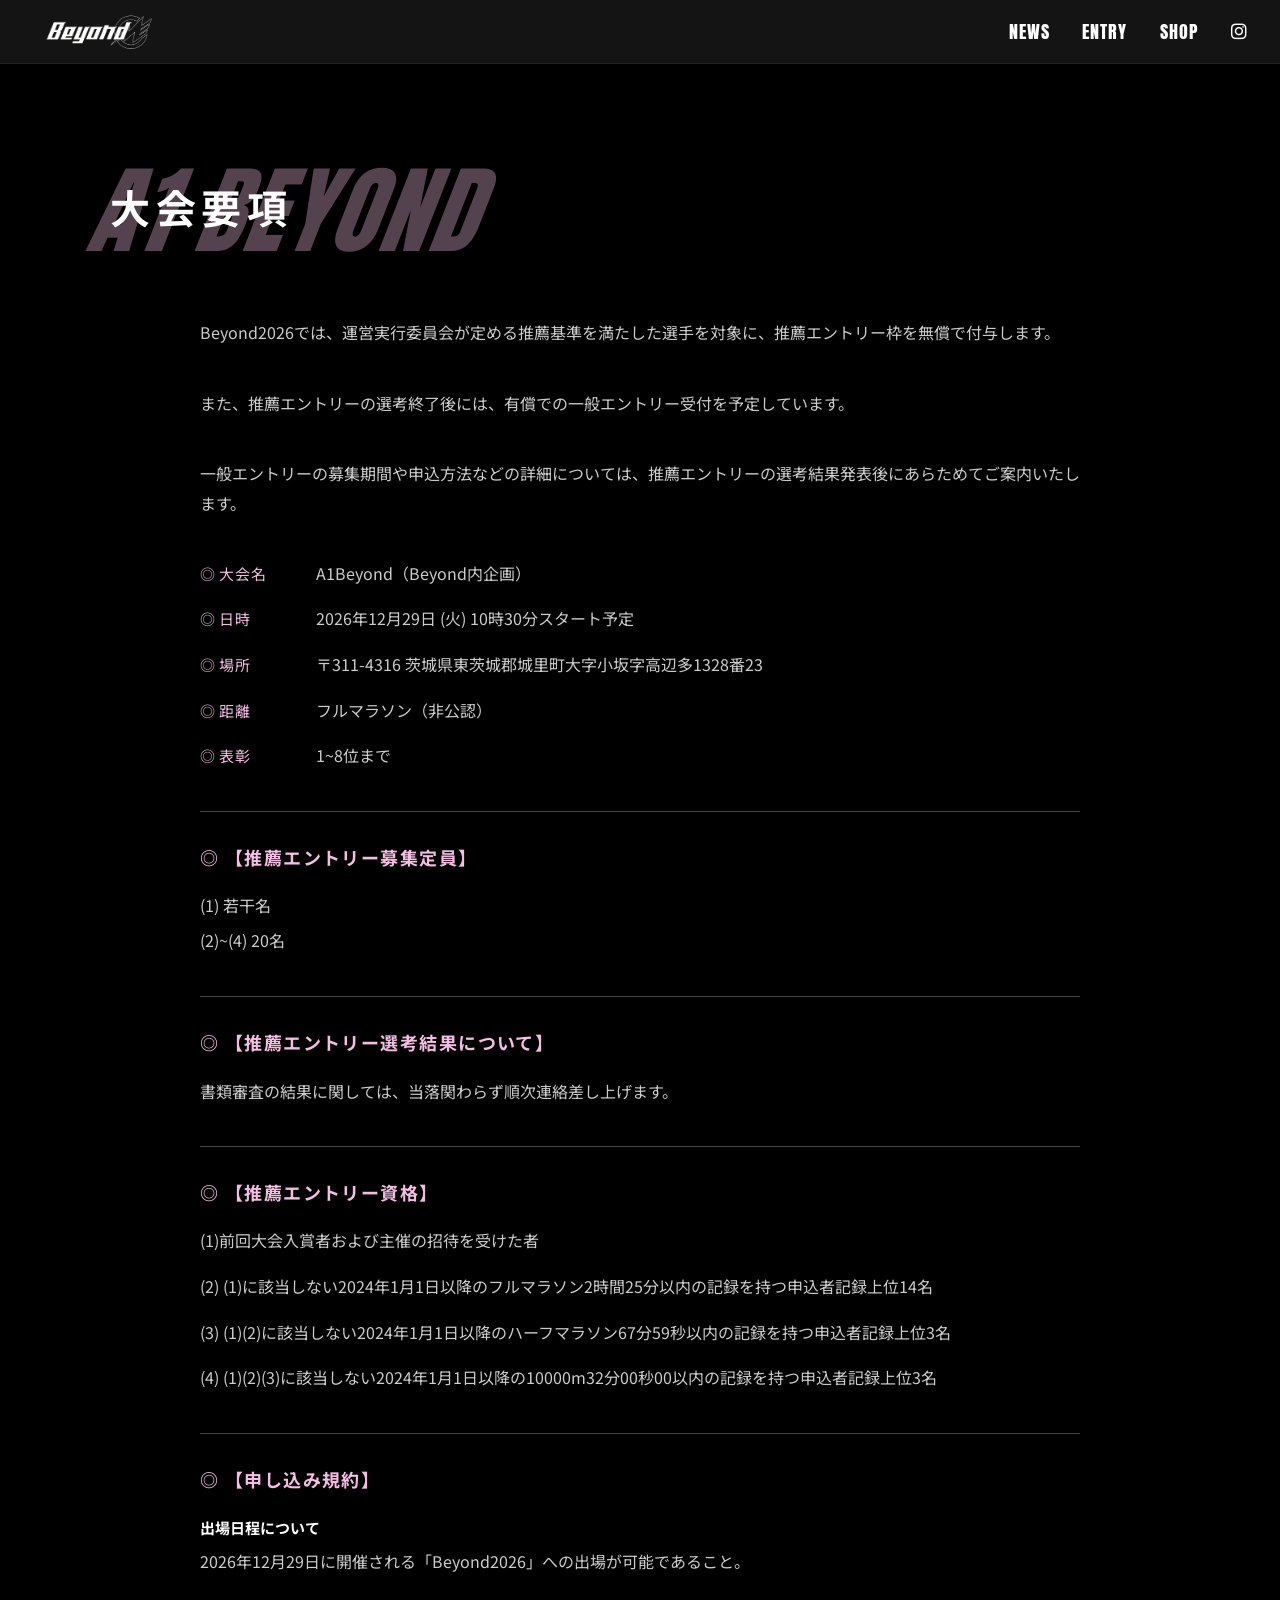
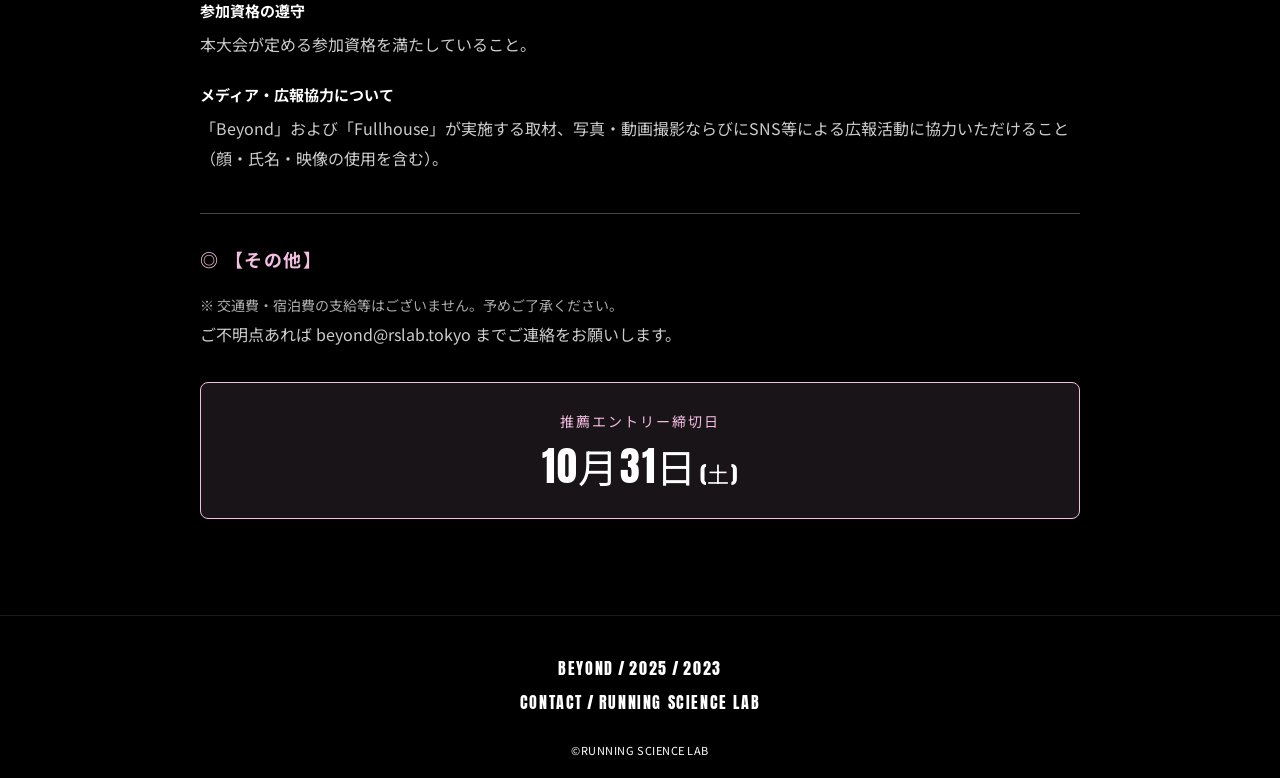
==== a1beyond-info.html @ 2f645b87 "Update BEYOND 2026 site content, forms, and A1Beyond info page. Refresh concept copy, feature cards," ====
<!DOCTYPE html>
<html lang="ja">
<head>
<meta charset="UTF-8">
<meta name="viewport" content="width=device-width, initial-scale=1.0">
<title>A1 BEYOND Information | BEYOND 2026</title>
<link rel="shortcut icon" href="images/favicon.ico">
<link rel="preconnect" href="https://fonts.googleapis.com">
<link rel="preconnect" href="https://fonts.gstatic.com" crossorigin>
<link href="https://fonts.googleapis.com/css2?family=Anton&family=Noto+Sans+JP:wght@400;500;700;900&display=swap" rel="stylesheet">
<link rel="stylesheet" href="https://cdnjs.cloudflare.com/ajax/libs/font-awesome/6.5.1/css/all.min.css">
<link rel="stylesheet" href="style.css">
</head>
<body>

<header class="header">
  <a href="index.html" class="header__logo"><img src="images/beyond-logo.png" alt="BEYOND"></a>
  <nav class="header__nav">
    <a href="news.html">NEWS</a>
    <a href="https://www.sportsentry.ne.jp/event/t/105905" target="_blank" rel="noopener">ENTRY</a>
    <a href="index.html#shop">SHOP</a>
    <a href="https://www.instagram.com/beyond_marathon/" class="header__icon" aria-label="Instagram" target="_blank" rel="noopener">
      <i class="fa-brands fa-instagram"></i>
    </a>
  </nav>
</header>

<section class="race-info race-info--a1beyond section section--black">
  <div class="fade-in">
  <h2 class="section__title">
    <span class="section__title-en section__title-en--compact" aria-hidden="true">A1 BEYOND</span>
    <span class="section__title-ja">大会要項</span>
  </h2>

  <div class="race-info__content">
    <p class="race-info__text">Beyond2026では、運営実行委員会が定める推薦基準を満たした選手を対象に、推薦エントリー枠を無償で付与します。</p>
    <p class="race-info__text">また、推薦エントリーの選考終了後には、有償での一般エントリー受付を予定しています。</p>
    <p class="race-info__text">一般エントリーの募集期間や申込方法などの詳細については、推薦エントリーの選考結果発表後にあらためてご案内いたします。</p>

    <dl class="race-info__list">
      <div class="race-info__item">
        <dt class="race-info__term">大会名</dt>
        <dd class="race-info__desc">A1Beyond（Beyond内企画）</dd>
      </div>
      <div class="race-info__item">
        <dt class="race-info__term">日時</dt>
        <dd class="race-info__desc">2026年12月29日 (火) 10時30分スタート予定</dd>
      </div>
      <div class="race-info__item">
        <dt class="race-info__term">場所</dt>
        <dd class="race-info__desc">〒311-4316 茨城県東茨城郡城里町大字小坂字高辺多1328番23</dd>
      </div>
      <div class="race-info__item">
        <dt class="race-info__term">距離</dt>
        <dd class="race-info__desc">フルマラソン（非公認）</dd>
      </div>
      <div class="race-info__item">
        <dt class="race-info__term">表彰</dt>
        <dd class="race-info__desc">1~8位まで</dd>
      </div>
    </dl>

    <section class="race-info__block">
      <h3 class="race-info__heading">【推薦エントリー募集定員】</h3>
      <ul class="race-info__sublist">
        <li>(1) 若干名</li>
        <li>(2)~(4) 20名</li>
      </ul>
    </section>

    <section class="race-info__block">
      <h3 class="race-info__heading">【推薦エントリー選考結果について】</h3>
      <p class="race-info__text">書類審査の結果に関しては、当落関わらず順次連絡差し上げます。</p>
    </section>

    <section class="race-info__block">
      <h3 class="race-info__heading">【推薦エントリー資格】</h3>
      <ul class="race-info__sublist race-info__sublist--spaced">
        <li>(1)前回大会入賞者および主催の招待を受けた者</li>
        <li>(2) (1)に該当しない2024年1月1日以降のフルマラソン2時間25分以内の記録を持つ申込者記録上位14名</li>
        <li>(3) (1)(2)に該当しない2024年1月1日以降のハーフマラソン67分59秒以内の記録を持つ申込者記録上位3名</li>
        <li>(4) (1)(2)(3)に該当しない2024年1月1日以降の10000m32分00秒00以内の記録を持つ申込者記録上位3名</li>
      </ul>
    </section>

    <section class="race-info__block">
      <h3 class="race-info__heading">【申し込み規約】</h3>
      <h4 class="race-info__subheading">出場日程について</h4>
      <p class="race-info__text">2026年12月29日に開催される「Beyond2026」への出場が可能であること。</p>
      <h4 class="race-info__subheading">参加資格の遵守</h4>
      <p class="race-info__text">本大会が定める参加資格を満たしていること。</p>
      <h4 class="race-info__subheading">メディア・広報協力について</h4>
      <p class="race-info__text">「Beyond」および「Fullhouse」が実施する取材、写真・動画撮影ならびにSNS等による広報活動に協力いただけること（顔・氏名・映像の使用を含む）。</p>
    </section>

    <section class="race-info__block">
      <h3 class="race-info__heading">【その他】</h3>
      <ul class="race-info__notes">
        <li>交通費・宿泊費の支給等はございません。予めご了承ください。</li>
      </ul>
      <p class="race-info__text">ご不明点あれば <a href="mailto:beyond@rslab.tokyo">beyond@rslab.tokyo</a> までご連絡をお願いします。</p>
      <div class="race-info__entry-deadline">
        <p class="race-info__entry-deadline-label">推薦エントリー締切日</p>
        <p class="race-info__entry-deadline-date">10月31日<small>(土)</small></p>
      </div>
    </section>
  </div>
  </div>
</section>

<footer class="footer">
  <p class="footer__line">
    <a href="index.html" class="footer__link">BEYOND</a><span class="footer__sep" aria-hidden="true">/</span><a href="#" class="footer__link">2025</a><span class="footer__sep" aria-hidden="true">/</span><a href="#" class="footer__link">2023</a>
  </p>
  <p class="footer__line footer__line--sub">
    <a href="https://rslab.tokyo/beyond-contact" class="footer__link" target="_blank" rel="noopener">CONTACT</a><span class="footer__sep" aria-hidden="true">/</span><a href="https://rslab.tokyo" class="footer__link" target="_blank" rel="noopener">RUNNING SCIENCE LAB</a>
  </p>
  <p class="footer__copyright">©RUNNING SCIENCE LAB</p>
</footer>

<script src="script.js"></script>
</body>
</html>
---- style.css ----
* {
  margin: 0;
  padding: 0;
  box-sizing: border-box;
}

body {
  font-family: "Noto Sans JP", "Hiragino Kaku Gothic ProN", "Hiragino Sans", "Helvetica Neue", Arial, sans-serif;
  color: #111;
  background: #fff;
  -webkit-font-smoothing: antialiased;
}

a {
  text-decoration: none;
  color: inherit;
}

img {
  max-width: 100%;
  display: block;
}

:root {
  --teal: #F4BEE3;
  --gray-light: #f5f5f5;
  --gray-light2: #ebebeb;
  --gray-dark: #4b4746;
  --display: "Anton", "Noto Sans JP", sans-serif;
  --font-dnp: "DNP Shuei Gothic Gin", "Noto Sans JP", sans-serif;
  --header-h: 64px;
  --hero-gap: clamp(16px, 2.5vw, 24px);
}

@font-face {
  font-family: "DNP Shuei Gothic Gin";
  src:
    local("DNPShueiGoGinStd-B"),
    local("DNP Shuei Gothic Gin Std B"),
    local("DNP秀英角ゴシック銀 Std B"),
    local("FOT-DNP Shuei Gothic Gin Std B"),
    url("fonts/DNPShueiGoGinStd-B.woff2") format("woff2");
  font-weight: 700;
  font-style: normal;
  font-display: swap;
}

/* Placeholder image frame */
.img-frame {
  position: relative;
  display: flex;
  align-items: center;
  justify-content: center;
  background: repeating-linear-gradient(45deg, #1a1a1a, #1a1a1a 10px, #000 10px, #000 20px);
  border: 1px dashed #555;
  color: #999;
  font-size: 13px;
  text-align: center;
  overflow: hidden;
}

.img-frame--inline {
  display: inline-flex;
  padding: 8px 16px;
}

.img-frame--circle {
  border-radius: 50%;
}

/* Section title — EN watermark + JA overlay */
.section__title {
  position: relative;
  display: block;
  width: fit-content;
  max-width: 100%;
  text-align: left;
  margin-bottom: clamp(40px, 6vw, 64px);
  line-height: 1;
  align-self: flex-start;
  overflow: visible;
}

.section__title-en {
  display: inline-block;
  font-family: var(--display);
  font-size: clamp(72px, 11vw, 120px);
  font-weight: 400;
  font-style: italic;
  letter-spacing: 0.04em;
  color: var(--teal);
  opacity: 0.35;
  line-height: 0.85;
  user-select: none;
  transform: skewX(-8deg);
  transform-origin: left center;
  padding-right: clamp(24px, 4vw, 56px);
  padding-top: clamp(4px, 0.8vw, 12px);
  overflow: visible;
}

.section__title-ja {
  position: absolute;
  left: clamp(10px, 2vw, 20px);
  top: 50%;
  transform: translateY(-50%);
  z-index: 1;
  font-family: var(--font-dnp);
  font-size: clamp(24px, 3.8vw, 40px);
  font-weight: 700;
  letter-spacing: 0.14em;
  white-space: nowrap;
  font-feature-settings: "palt" 1;
}

.section--white .section__title-ja {
  color: #111;
}

.section--black .section__title-ja {
  color: #fff;
}

.section__title-ja--long {
  font-size: clamp(16px, 2.6vw, 28px);
  letter-spacing: 0.08em;
  white-space: nowrap;
  line-height: 1;
  top: 52%;
}

.section__title-en--compact {
  font-size: clamp(56px, 9vw, 96px);
  letter-spacing: 0.02em;
}

/* Header */
.header {
  position: sticky;
  top: 0;
  height: var(--header-h);
  display: flex;
  justify-content: space-between;
  align-items: center;
  padding: 0 32px;
  background: rgba(0, 0, 0, 0.92);
  backdrop-filter: blur(6px);
  border-bottom: 1px solid #222;
  z-index: 100;
}

.header__logo img {
  height: 40px;
  width: auto;
}

.header__nav {
  display: flex;
  align-items: center;
  gap: 32px;
}

.header__nav a {
  color: #fff;
  font-family: var(--display);
  font-size: 18px;
  letter-spacing: 0.06em;
  position: relative;
  transition: color 0.25s ease;
}

.header__nav a:not(.header__icon)::after {
  content: "";
  position: absolute;
  left: 0;
  bottom: -6px;
  width: 0;
  height: 2px;
  background: var(--teal);
  transition: width 0.25s ease;
}

.header__nav a:not(.header__icon):hover {
  color: var(--teal);
}

.header__nav a:not(.header__icon):hover::after {
  width: 100%;
}

.header__icon {
  font-size: 28px;
  display: flex;
  transition: color 0.25s ease, transform 0.25s ease;
}

.header__icon:hover {
  color: var(--teal);
  transform: scale(1.15);
}

/* Sections (黒白交互) */
.section {
  padding: 96px 32px;
  --section-pad-x: 32px;
}

.section--white {
  background: #fff;
  color: #111;
}

.section--black {
  background: #000;
  color: #fff;
}

/* Scroll fade-in */
.fade-in {
  max-width: 1100px;
  margin: 0 auto;
  width: 100%;
  --feature-track-width: min(calc(100vw - 2 * var(--section-pad-x)), 1100px);
  --feature-col-photo-width-stack: calc(var(--feature-track-width) - 72px);
  opacity: 0;
  transform: translateY(32px);
  transition: opacity 0.8s cubic-bezier(0.16, 1, 0.3, 1), transform 0.8s cubic-bezier(0.16, 1, 0.3, 1);
}

.concept .section__title,
.a1beyond .section__title {
  margin-left: 0;
  margin-right: auto;
}

.a1beyond .section__title-ja {
  display: none;
}

.a1beyond .section__title-en {
  opacity: 1;
  color: var(--teal);
}

.fade-in.is-visible {
  opacity: 1;
  transform: translateY(0);
}

/* Hero */
.hero {
  background: #000;
  padding: var(--hero-gap);
  position: relative;
  min-height: calc(100dvh - var(--header-h));
  display: flex;
  flex-direction: column;
  align-items: center;
}

.hero__visual {
  position: relative;
  flex: 0 0 auto;
  margin: auto 0;
  width: min(
    100%,
    calc(100vw - 2 * var(--hero-gap)),
    calc((100dvh - var(--header-h) - 2 * var(--hero-gap)) * 3 / 2)
  );
  max-height: calc(100dvh - var(--header-h) - 2 * var(--hero-gap));
}

.hero__visual--photo {
  border: none;
  overflow: hidden;
  aspect-ratio: 3 / 2;
}

.hero__slide {
  position: absolute;
  inset: 0;
  background-size: cover;
  background-position: center;
  background-repeat: no-repeat;
  opacity: 0;
  transition: opacity 1.6s ease;
  z-index: 0;
}

.hero__slide.is-active {
  opacity: 1;
}

.hero__overlay {
  position: absolute;
  inset: 0;
  padding: clamp(16px, 3vw, 32px);
  z-index: 2;
  pointer-events: none;
}

.hero__logo {
  position: absolute;
  left: 50%;
  top: 50%;
  transform: translate(calc(-50% + 2%), -50%);
  margin: 0;
  line-height: 0;
  width: min(68%, 600px);
  max-height: min(44%, 300px);
}

.hero__logo img {
  display: block;
  width: 100%;
  height: auto;
  max-height: min(44%, 300px);
  object-fit: contain;
  filter: drop-shadow(0 8px 32px rgba(0, 0, 0, 0.45));
}

/* News */
.news.section {
  padding-block: 64px;
}

.news__list {
  list-style: none;
  max-width: 720px;
  width: 100%;
  margin: 28px auto 0;
}

.news__item {
  display: flex;
  flex-direction: row;
  align-items: baseline;
  gap: 16px;
  padding: 10px 0;
  border-bottom: 1px solid #ddd;
  transition: background 0.2s ease, padding-left 0.2s ease;
}

.news__item--placeholder {
  display: none !important;
}

.news__item:hover {
  background: #fafafa;
  padding-left: 8px;
}

.news__date {
  flex-shrink: 0;
  font-family: var(--display);
  font-size: 13px;
  font-weight: 400;
  color: #888;
  letter-spacing: 0.04em;
}

.news__headline {
  flex: 1;
  min-width: 0;
  font-size: 14px;
  font-weight: 700;
  line-height: 1.5;
}

a.news__headline {
  color: inherit;
  text-decoration: none;
}

a.news__headline:hover {
  text-decoration: underline;
}

.news__more {
  display: block;
  margin: 24px auto 0;
  text-align: center;
  font-family: var(--display);
  font-size: 14px;
  letter-spacing: 0.08em;
  color: #111;
  border-bottom: 1px solid #111;
  padding-bottom: 4px;
  width: fit-content;
}

.pagination {
  display: flex;
  justify-content: center;
  align-items: center;
  gap: 12px;
  max-width: 960px;
  margin: 48px auto 0;
  font-family: var(--display);
  font-size: 16px;
  letter-spacing: 0.04em;
}

.pagination__item {
  color: #888;
  transition: color 0.2s ease;
}

.pagination__item:not(:last-child)::after {
  content: "|";
  margin-left: 12px;
  color: #ccc;
}

a.pagination__item:hover {
  color: #111;
}

.pagination__item.is-current {
  color: #111;
  font-weight: 700;
}

/* Concept */
.concept {
  text-align: center;
}

.concept__logo {
  margin: 8px auto 40px;
  width: 220px;
}

.concept__logo img {
  width: 100%;
  filter: invert(1);
}

.concept__heading {
  font-family: var(--display);
  font-size: 40px;
  letter-spacing: 0.03em;
  margin-bottom: 40px;
}

.concept__repeat {
  width: 100%;
  max-width: 560px;
  margin: 0 auto;
  font-size: 15px;
  line-height: 2;
  color: #999;
  letter-spacing: 0.02em;
  text-align: center;
  text-wrap: pretty;
}

.concept__repeat p {
  margin: 0 0 1.2em;
}

.concept__repeat p:last-child {
  margin-bottom: 0;
}

.concept__repeat-lead {
  color: #bbb;
}

.concept__repeat-types {
  margin: 1.6em 0;
  padding: 1.2em 0;
}

.concept__repeat-types p {
  margin: 0 0 0.6em;
  line-height: 1.9;
}

.concept__repeat-types p:last-child {
  margin-bottom: 0;
}

.concept__repeat-close {
  margin-top: 1.6em;
  color: #bbb;
}

/* Feature */
.feature__split {
  display: flex;
  flex-wrap: wrap;
  gap: 24px;
  margin: 56px 0 64px;
  max-width: 1100px;
  margin-left: auto;
  margin-right: auto;
}

.feature__split + .feature__split {
  margin-top: 0;
}

.feature__split:first-of-type .feature__col {
  display: flex;
  flex-direction: column;
  flex: 1 1 calc(50% - 12px);
  min-width: min(100%, 320px);
  max-width: 100%;
}

.feature__split:first-of-type .feature__col-body {
  flex: 1;
}

.feature__split--support {
  margin-top: 0;
}

.feature__split--support .feature__col-photo--logo {
  background: #fff;
  display: flex;
  align-items: center;
  justify-content: center;
}

.feature__split--support .feature__col-photo--logo img {
  width: auto;
  max-width: 68%;
  max-height: 110px;
  height: auto;
  padding: 0;
  object-fit: contain;
}

.feature__split--support .feature__col:hover .feature__col-photo--logo img {
  transform: none;
}

.feature__split--support .feature__col-body .feature__schedule li {
  border-bottom-color: #ddd;
  color: #444;
}

.feature__split--support .feature__col-body .feature__schedule li:hover {
  color: #111;
}

.feature__col {
  position: relative;
  flex: 1 1 320px;
  background: #fff;
  border: none;
  border-radius: 8px;
  overflow: hidden;
  transition:
    transform 0.4s cubic-bezier(0.25, 0.46, 0.45, 0.94),
    box-shadow 0.4s ease;
}

.feature__col:hover {
  transform: translateY(-4px);
  box-shadow: 0 20px 40px rgba(0, 0, 0, 0.12);
}

/* コーチカード: 隣カードの高さに引き伸ばされない＋ホバーは head/body のみ */
.feature__col--coach {
  align-self: flex-start;
}

.feature__col--coach:hover {
  transform: none;
  box-shadow: none;
}

.feature__col--coach:has(.feature__col-head:hover),
.feature__col--coach:has(.feature__col-body:hover) {
  transform: translateY(-4px);
  box-shadow: 0 20px 40px rgba(0, 0, 0, 0.12);
}

.feature__col-head {
  position: relative;
}

.feature__col-head::after {
  content: "";
  position: absolute;
  inset: 0;
  background: linear-gradient(to top, rgba(0, 0, 0, 0.72) 0%, rgba(0, 0, 0, 0.15) 45%, transparent 100%);
  pointer-events: none;
}

.feature__col-title {
  position: absolute;
  left: 28px;
  bottom: 24px;
  z-index: 1;
  font-family: var(--display);
  font-size: clamp(36px, 4.5vw, 48px);
  font-weight: 400;
  margin: 0;
  letter-spacing: 0.08em;
  color: #fff;
  line-height: 1;
  text-shadow: 0 2px 16px rgba(0, 0, 0, 0.4);
}

.feature__col-photo {
  aspect-ratio: 874 / 500;
  overflow: hidden;
  margin: 0;
  border-radius: 8px 8px 0 0;
}

.feature__col-photo img {
  width: 100%;
  height: 100%;
  display: block;
  object-fit: cover;
  object-position: center;
  transition: transform 0.7s cubic-bezier(0.25, 0.46, 0.45, 0.94);
}

.feature__col:hover .feature__col-photo img {
  transform: scale(1.06);
}

.feature__split:first-of-type .feature__col:first-child .feature__col-photo img {
  object-position: center 72%;
}

.feature__col-body {
  padding: 28px 32px 32px;
  text-align: left;
  border: 1px solid #ddd;
  border-top: 1px solid #eee;
  border-radius: 0 0 8px 8px;
}

.feature__col-body p {
  line-height: 1.85;
  margin-bottom: 6px;
  color: #444;
  font-size: 15px;
}

.feature__col-body p:first-of-type {
  font-weight: 700;
  color: #111;
  margin-bottom: 8px;
}

.feature__col-body p:last-of-type {
  color: #777;
  font-size: 14px;
  margin-bottom: 0;
}

.feature__col-body-sub {
  color: #777;
  font-size: 14px;
  margin-bottom: 0;
}

.feature__col--road .feature__col-photo img {
  object-position: center 62%;
}


.feature__col-body .feature__col-cta {
  display: inline-block;
  margin-top: 12px;
  font-size: 14px;
  letter-spacing: 0.04em;
  color: #111;
  text-decoration: underline;
  text-underline-offset: 3px;
  transition: opacity 0.2s ease;
}

.feature__col-body .feature__col-cta:hover {
  opacity: 0.65;
}

.feature__col-body .feature__schedule-more {
  margin-top: 16px;
  margin-bottom: 8px;
  font-size: 14px;
  letter-spacing: 0.04em;
  color: #777;
}

.feature__col-body .feature__schedule {
  margin-top: 0;
}

.feature__col-body .feature__schedule li {
  border-bottom-color: #ddd;
  color: #444;
}

/* Event badge tag */
.feature__event-tag {
  position: absolute;
  top: 16px;
  right: 16px;
  z-index: 2;
  background: var(--teal);
  color: #000;
  font-family: var(--display);
  font-size: 11px;
  font-weight: 700;
  letter-spacing: 0.12em;
  padding: 4px 10px;
  border-radius: 2px;
  line-height: 1.4;
}

/* Schedule label ("CALENDAR") */
.feature__schedule-label {
  font-family: var(--display);
  font-size: 11px;
  letter-spacing: 0.16em;
  color: var(--teal);
  margin-top: 16px;
  margin-bottom: 8px;
  border-bottom: 1px solid currentColor;
  padding-bottom: 4px;
  display: inline-block;
}

/* Schedule date chip layout */
.feature__schedule li {
  display: flex;
  align-items: baseline;
  gap: 12px;
}

.feature__schedule-date {
  flex: 0 0 auto;
  font-family: var(--display);
  font-size: 15px;
  letter-spacing: 0.04em;
  color: var(--teal);
  min-width: 56px;
}

.feature__schedule-date small {
  font-size: 10px;
  margin-left: 2px;
  opacity: 0.8;
}

.feature__schedule-name {
  font-size: 13px;
  line-height: 1.5;
  color: inherit;
}

.feature__col-body .feature__schedule li:hover {
  color: #111;
}

.feature__schedule {
  list-style: none;
  margin-top: 0;
}

.feature__schedule li {
  padding: 10px 4px;
  border-bottom: 1px solid #6a6664;
  transition: color 0.2s ease, padding-left 0.2s ease;
}

.feature__schedule li a {
  color: inherit;
  text-decoration: none;
}

.feature__schedule li:first-child {
  padding-top: 2px;
}

.feature__schedule li:hover {
  color: var(--teal);
  padding-left: 8px;
}

/* Entry */
.entry__top {
  display: grid;
  grid-template-columns: repeat(2, minmax(0, 1fr));
  gap: 64px;
  width: 100%;
  max-width: 1100px;
  margin: 56px auto 0;
}

.entry__left {
  min-width: 0;
}

.entry__left--ticket {
  position: relative;
  background: #0a0a0a;
  border: 1px solid #555;
  border-radius: 8px;
  padding: 32px;
}

.entry__cta {
  display: block;
  background: var(--teal);
  color: #000;
  font-family: var(--display);
  font-size: 20px;
  letter-spacing: 0.04em;
  text-align: center;
  padding: 20px 24px;
  white-space: nowrap;
  transition: background 0.2s ease, transform 0.2s ease, box-shadow 0.2s ease;
}

.entry__cta:hover {
  background: #F9D4EF;
  transform: translateY(-1px);
  box-shadow: 0 4px 10px rgba(0, 0, 0, 0.3);
}

.entry__cta--stacked {
  display: flex;
  flex-direction: column;
  align-items: center;
  justify-content: center;
  gap: 4px;
  white-space: normal;
  line-height: 1.3;
}

.entry__cta-soon {
  font-size: 12px;
  letter-spacing: 0.1em;
  font-weight: 400;
  opacity: 0.85;
}

.entry__period-label {
  font-family: var(--display);
  font-size: 16px;
  letter-spacing: 0.04em;
  margin-top: 28px;
  border-top: 1px dashed #666;
  padding-top: 24px;
}

.entry__period {
  font-size: 16px;
  margin-top: 8px;
  color: #ccc;
}

.entry__left-buttons {
  display: flex;
  flex-direction: column;
  gap: 12px;
  margin-top: 24px;
}

.entry__left-buttons .entry__btn {
  flex: none;
  width: 100%;
}

.entry__right {
  min-width: 0;
}

.entry__event-name {
  font-family: var(--display);
  color: var(--teal);
  font-size: 44px;
  letter-spacing: 0.03em;
  margin-bottom: 8px;
}

.entry__event-date {
  font-weight: 800;
  font-size: 20px;
  line-height: 1.6;
  margin-bottom: 24px;
}

.entry__label {
  color: var(--teal);
  font-family: var(--display);
  font-size: 15px;
  letter-spacing: 0.06em;
  margin-top: 22px;
}

.entry__value {
  font-weight: 800;
  font-size: 18px;
  margin-top: 4px;
  line-height: 1.6;
}

.entry__note {
  font-size: 12px;
  color: #999;
  line-height: 1.7;
  margin-top: 16px;
}

.entry__divider {
  border: none;
  border-top: 1px solid #555;
  margin: 56px 0 48px;
}

.entry__extras {
  display: flex;
  flex-direction: column;
  gap: 24px;
  width: 100%;
  max-width: 1100px;
  margin: 0 auto;
}

.entry__left--wide {
  display: grid;
  grid-template-columns: auto 1fr;
  grid-template-rows: auto auto;
  column-gap: 40px;
  row-gap: 0;
  align-items: start;
}

.entry__left--wide .entry__cta {
  grid-column: 1;
  grid-row: 1 / 3;
  align-self: center;
  width: 200px;
  font-size: 16px;
  padding: 18px 20px;
}

.entry__left--wide .entry__period-label {
  grid-column: 2;
  grid-row: 1;
  margin-top: 0;
  border-top: none;
  padding-top: 0;
  font-size: 13px;
}

.entry__left--wide .entry__period {
  grid-column: 2;
  grid-row: 2;
  margin-top: 6px;
  font-size: 14px;
}

.entry__left--wide .entry__note {
  grid-column: 2;
  grid-row: 3;
  margin-top: 8px;
}

.entry__left--ticket .entry__note {
  margin-top: 24px;
  border-top: 1px dashed #666;
  padding-top: 20px;
}

.entry__btn {
  flex: 1 1 200px;
  border: 1px solid var(--teal);
  color: var(--teal);
  font-family: var(--display);
  font-size: 15px;
  letter-spacing: 0.04em;
  text-align: center;
  padding: 18px;
  transition: background 0.25s ease, color 0.25s ease;
}

.entry__btn:hover {
  background: var(--teal);
  color: #000;
}

/* Guidelines */
.guidelines__list {
  max-width: 880px;
  margin: 40px auto 0;
  padding-left: 1.4em;
  padding-right: 0;
  line-height: 1.9;
}

.guidelines__list li + li {
  margin-top: 24px;
}

.guidelines__list li::marker {
  color: var(--teal);
  font-family: var(--display);
}

/* Race info */
.race-info__content {
  max-width: 880px;
  margin: 40px auto 0;
  display: flex;
  flex-direction: column;
  gap: 40px;
}

.race-info__list {
  display: flex;
  flex-direction: column;
  gap: 16px;
}

.race-info__list--compact {
  margin-top: 20px;
}

.race-info__item {
  display: grid;
  grid-template-columns: 6em 1fr;
  gap: 12px 20px;
  align-items: baseline;
}

.race-info__term {
  font-family: var(--display);
  font-size: 15px;
  letter-spacing: 0.06em;
  color: var(--teal);
}

.race-info__term::before {
  content: "◎";
  margin-right: 0.2em;
}

.race-info__desc {
  line-height: 1.85;
  color: #ccc;
}

.race-info__block {
  border-top: 1px solid #444;
  padding-top: 32px;
}

.race-info__heading {
  font-family: var(--display);
  font-size: 18px;
  letter-spacing: 0.08em;
  color: var(--teal);
  margin-bottom: 20px;
}

.race-info__heading::before {
  content: "◎";
  margin-right: 0.3em;
}

.race-info__subheading {
  font-size: 15px;
  font-weight: 700;
  color: #fff;
  margin-top: 24px;
  margin-bottom: 8px;
}

.race-info__text {
  line-height: 1.9;
  color: #ccc;
}

.race-info__ticket {
  margin-bottom: 24px;
}

.race-info__ticket:last-child {
  margin-bottom: 0;
}

.race-info__ticket-name {
  font-size: 15px;
  font-weight: 700;
  color: #fff;
  margin-bottom: 10px;
}

.race-info__ticket-name::before {
  content: "▪︎";
  margin-right: 0.4em;
  color: var(--teal);
}

.race-info__sublist {
  list-style: none;
  padding-left: 1.4em;
  display: flex;
  flex-direction: column;
  gap: 6px;
}

.race-info__sublist--spaced {
  gap: 16px;
  margin-top: 16px;
}

.race-info__sublist li {
  line-height: 1.85;
  color: #ccc;
  position: relative;
}

.race-info__sublist li::before {
  content: "・";
  position: absolute;
  left: -1.2em;
  color: #888;
}

.race-info--a1beyond .race-info__sublist {
  padding-left: 0;
}

.race-info--a1beyond .race-info__sublist li::before {
  content: none;
}

.race-info__notes {
  list-style: none;
  margin-top: 12px;
  display: flex;
  flex-direction: column;
  gap: 8px;
}

.race-info__notes li {
  line-height: 1.85;
  color: #aaa;
  font-size: 14px;
  padding-left: 1.2em;
  text-indent: -1.2em;
}

.race-info__notes li::before {
  content: "※";
  margin-right: 0.2em;
}

.race-info__bus {
  margin-top: 20px;
  display: flex;
  flex-direction: column;
  gap: 16px;
}

.race-info__bus-term {
  font-size: 14px;
  font-weight: 700;
  color: #fff;
  margin-bottom: 6px;
}

.race-info__bus-term::before {
  content: "▪︎";
  margin-right: 0.4em;
  color: var(--teal);
}

.race-info__bus-desc {
  line-height: 1.85;
  color: #ccc;
  padding-left: 1.4em;
}

.race-info__pace {
  margin-top: 12px;
  line-height: 2;
  color: #ccc;
  font-size: 14px;
  letter-spacing: 0.02em;
}

.race-info__note {
  margin-top: 8px;
  font-size: 13px;
  color: #888;
}

.race-info__entry-deadline {
  margin-top: 32px;
  padding: 28px 24px;
  border: 1px solid var(--teal);
  border-radius: 8px;
  background: rgba(244, 190, 227, 0.1);
  text-align: center;
}

.race-info__entry-deadline-label {
  font-family: var(--display);
  font-size: 14px;
  letter-spacing: 0.14em;
  color: var(--teal);
  margin-bottom: 10px;
}

.race-info__entry-deadline-date {
  font-family: var(--display);
  font-size: clamp(28px, 5vw, 40px);
  letter-spacing: 0.04em;
  color: #fff;
  line-height: 1.2;
}

.race-info__entry-deadline-date small {
  font-size: 0.55em;
  letter-spacing: 0.06em;
  margin-left: 0.1em;
}

@media (max-width: 720px) {
  .race-info__item {
    grid-template-columns: 1fr;
    gap: 4px;
  }
}

/* Shop */
.shop__carousel {
  position: relative;
  width: 100%;
  max-width: 1100px;
  margin: 56px auto 0;
}

.shop__track {
  width: 100%;
}

.shop__viewport {
  overflow: hidden;
  width: 100%;
}

.shop__grid {
  display: flex;
  flex-wrap: nowrap;
  gap: 12px;
  padding-bottom: 4px;
  overflow-x: auto;
  overscroll-behavior-x: contain;
  scroll-snap-type: x mandatory;
  scroll-padding-inline: 0;
  -webkit-overflow-scrolling: touch;
  scrollbar-width: none;
}

@media (min-width: 640px) {
  .shop__card {
    width: 260px;
  }
}

.shop__grid::-webkit-scrollbar {
  display: none;
}

.shop__arrow {
  position: absolute;
  top: 50%;
  z-index: 3;
  width: 52px;
  height: 52px;
  border: 2px solid #111;
  border-radius: 0;
  background: #111;
  color: #fff;
  cursor: pointer;
  display: none;
  align-items: center;
  justify-content: center;
  transform: translateY(-50%);
  box-shadow: 0 4px 16px rgba(0, 0, 0, 0.18);
  transition:
    background 0.25s ease,
    color 0.25s ease,
    border-color 0.25s ease,
    opacity 0.2s ease,
    transform 0.25s ease;
}

.shop__carousel.has-nav .shop__arrow {
  display: inline-flex;
}

.shop__arrow--prev {
  left: 12px;
}

.shop__arrow--next {
  right: 12px;
}

.shop__arrow-icon {
  display: block;
  width: 12px;
  height: 12px;
  border-top: 2px solid currentColor;
  border-right: 2px solid currentColor;
}

.shop__arrow--prev .shop__arrow-icon {
  transform: rotate(-135deg) translate(1px, 1px);
}

.shop__arrow--next .shop__arrow-icon {
  transform: rotate(45deg) translate(-1px, 1px);
}

.shop__arrow:hover:not(:disabled) {
  background: #fff;
  color: #111;
  transform: translateY(-50%) scale(1.05);
}

.shop__arrow:disabled {
  opacity: 0.25;
  cursor: not-allowed;
}

.shop__card {
  flex: 0 0 auto;
  width: clamp(200px, 68vw, 260px);
  scroll-snap-align: start;
  text-align: center;
  background: var(--gray-light);
  border: 1px solid var(--gray-light2);
  border-radius: 12px;
  padding: 20px 16px 24px;
  overflow: hidden;
  transition: transform 0.3s ease, box-shadow 0.3s ease;
}

.shop__card:hover {
  transform: translateY(-6px);
  box-shadow: 0 16px 32px rgba(0, 0, 0, 0.12);
}

.shop__card-photo {
  aspect-ratio: 1;
  background: #fff;
  border-radius: 8px;
  overflow: hidden;
  margin-bottom: 16px;
}

.shop__card-photo img {
  width: 100%;
  height: 100%;
  display: block;
  object-fit: cover;
}

.shop__card-name {
  font-weight: 700;
  font-size: 15px;
  line-height: 1.5;
  margin-bottom: 8px;
}

.shop__card-price {
  font-size: 15px;
  color: #555;
}

/* A1 Beyond */
.a1beyond {
  position: relative;
  text-align: center;
  overflow-x: visible;
}

.a1beyond::before {
  content: "";
  position: absolute;
  top: 0;
  left: 50%;
  transform: translateX(-50%);
  height: 100%;
  aspect-ratio: 1024 / 576;
  background: url("images/a1beyond-bg.png") center / 100% 100% no-repeat;
  pointer-events: none;
  z-index: 0;
}

.a1beyond > .fade-in {
  position: relative;
  z-index: 1;
}

.a1beyond__logo {
  margin: 0 auto 24px;
  width: min(360px, 46%);
}

.a1beyond__logo img {
  width: 100%;
  height: auto;
  display: block;
}

.a1beyond__text {
  max-width: 720px;
  margin: 0 auto 40px;
  line-height: 1.9;
}

.a1beyond__form {
  max-width: 640px;
  margin: 0 auto;
  display: flex;
  flex-direction: column;
  gap: 16px;
}

.a1beyond__form .entry__cta,
.a1beyond__form .entry__btn {
  width: 100%;
  padding: 24px;
  font-size: 15px;
  letter-spacing: 0.05em;
  line-height: 1.5;
  box-sizing: border-box;
}

.a1beyond__form .entry__btn {
  flex: none;
  display: block;
}

/* Sponsor */
.sponsor__tier {
  margin: 56px auto 0;
  max-width: 1100px;
}

.sponsor__logos {
  display: flex;
  flex-wrap: wrap;
  justify-content: center;
  gap: 20px;
}

.sponsor__logo-frame {
  width: 120px;
  height: 68px;
}

.sponsor__logos--main .sponsor__logo-frame {
  width: 280px;
  height: 158px;
}

.sponsor__logos--gold .sponsor__logo-frame {
  width: 220px;
  height: 124px;
}

.sponsor__logos--silver .sponsor__logo-frame {
  width: 170px;
  height: 96px;
}

.sponsor__logos--bronze .sponsor__logo-frame {
  width: 120px;
  height: 68px;
}

.sponsor__logo-frame--real {
  background: #fff;
  border: 1px solid #e5e5e5;
  padding: 16px;
}

.sponsor__logos--gold .sponsor__logo-frame--real {
  padding: 14px;
}

.sponsor__logos--silver .sponsor__logo-frame--real {
  padding: 12px;
}

.sponsor__logos--bronze .sponsor__logo-frame--real {
  padding: 10px;
}

.sponsor__logo-frame--real img {
  width: 100%;
  height: 100%;
  object-fit: contain;
}

/* Contact */
.contact .fade-in {
  display: flex;
  flex-direction: column;
  align-items: flex-start;
}

.contact__body {
  align-self: center;
  text-align: center;
  width: 100%;
}

.contact {
  text-align: center;
}

.contact__text {
  line-height: 1.8;
  margin: 32px 0 16px;
  color: #444;
}

.contact__email {
  font-family: var(--display);
  font-size: 22px;
  letter-spacing: 0.04em;
  color: #111;
}

/* Footer */
.footer {
  background: #000;
  color: #fff;
  text-align: center;
  padding: 40px 32px 20px;
  border-top: 1px solid #1a1a1a;
}

.footer__line {
  font-family: var(--display);
  font-size: 16px;
  letter-spacing: 0.1em;
  margin-bottom: 10px;
  color: #fff;
}

.footer__line--sub {
  margin-bottom: 28px;
  color: #fff;
}

.footer__link {
  color: inherit;
  text-decoration: none;
}

.footer__link:hover {
  opacity: 0.75;
}

.footer__sep {
  padding: 0 0.25em;
}

.footer__copyright {
  font-size: 11px;
  letter-spacing: 0.05em;
  color: #fff;
}

/* Responsive */
@media (max-width: 720px) {
  :root {
    --header-h: 56px;
    --hero-gap: 16px;
  }
  .header { padding: 0 16px; }
  .header__logo img { height: 30px; }
  .header__nav { gap: 10px; }
  .header__nav a { font-size: 12px; }
  .header__icon { font-size: 22px; }
  .hero__logo {
    width: min(78%, 460px);
    max-height: min(40%, 240px);
  }

  .hero__logo img {
    max-height: min(40%, 240px);
  }
  .section { padding: 64px 24px; --section-pad-x: 24px; }
  .section__title { margin-bottom: 36px; }
  .section__title-en { font-size: clamp(52px, 14vw, 80px); }
  .section__title-en--compact { font-size: clamp(40px, 12vw, 64px); }
  .section__title-ja { font-size: clamp(20px, 5.5vw, 30px); letter-spacing: 0.1em; }
  .section__title-ja--long { font-size: clamp(13px, 3.2vw, 22px); letter-spacing: 0.06em; }
  .guidelines .section__title {
    width: 100%;
    max-width: 100%;
    overflow: hidden;
  }
  .guidelines .section__title-en {
    font-size: clamp(28px, 8.5vw, 48px);
    letter-spacing: 0;
    padding-right: 12px;
  }
  .guidelines__list {
    max-width: 100%;
    padding-left: 1.2em;
  }
  .race-info .section__title {
    width: 100%;
    max-width: 100%;
    overflow: hidden;
  }
  .race-info .section__title-en {
    font-size: clamp(36px, 11vw, 56px);
    letter-spacing: 0;
    padding-right: 12px;
  }
  .race-info__content {
    max-width: 100%;
  }
  .race-info__sublist {
    padding-left: 1.2em;
  }
  .race-info__pace {
    overflow-wrap: anywhere;
  }
  .concept__heading { font-size: 26px; }
  .feature__split:first-of-type .feature__col {
    flex: 1 1 100%;
  }
  .concept__repeat {
    max-width: 100%;
    width: 100%;
    min-width: 0;
    font-size: 14px;
    line-height: 1.85;
    text-align: left;
    text-wrap: pretty;
    white-space: normal;
    overflow-wrap: anywhere;
  }
  .concept__repeat br,
  .concept__br {
    display: none;
  }
  .concept__repeat p,
  .concept__repeat-types p {
    white-space: normal;
    overflow-wrap: anywhere;
  }
  .concept__repeat p {
    margin-bottom: 1em;
  }
  .concept__repeat-types {
    margin: 1em 0;
    padding: 0.8em 0;
  }
  .entry__top {
    grid-template-columns: 1fr;
    gap: 32px;
  }
  .entry__event-name { font-size: 32px; }
  .entry__extras { gap: 20px; }
  .entry__left--wide {
    grid-template-columns: 1fr;
    grid-template-rows: auto;
  }
  .entry__left--wide .entry__cta {
    grid-column: 1;
    grid-row: auto;
    width: 100%;
    align-self: auto;
  }
  .entry__left--wide .entry__period-label,
  .entry__left--wide .entry__period,
  .entry__left--wide .entry__note {
    grid-column: 1;
    grid-row: auto;
  }
  .entry__left--wide .entry__period-label {
    margin-top: 20px;
    border-top: 1px dashed #666;
    padding-top: 16px;
  }
}
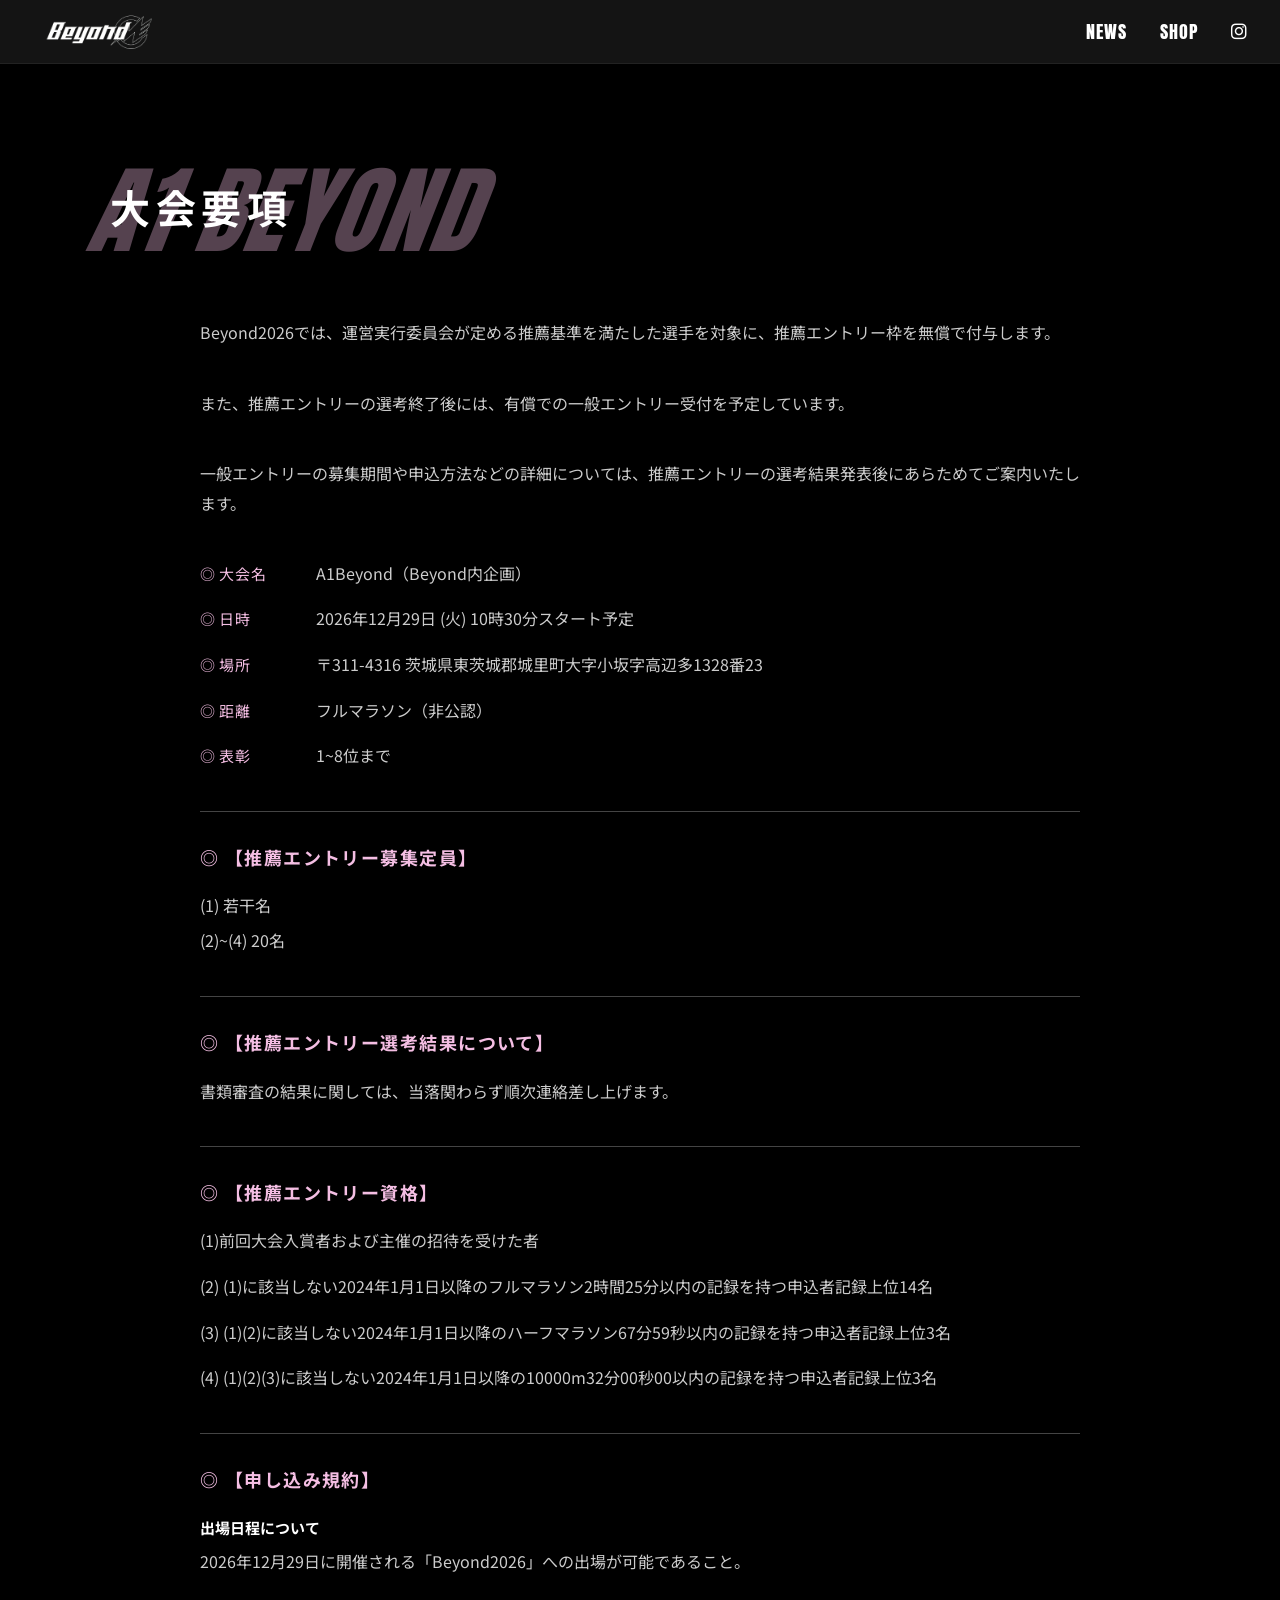
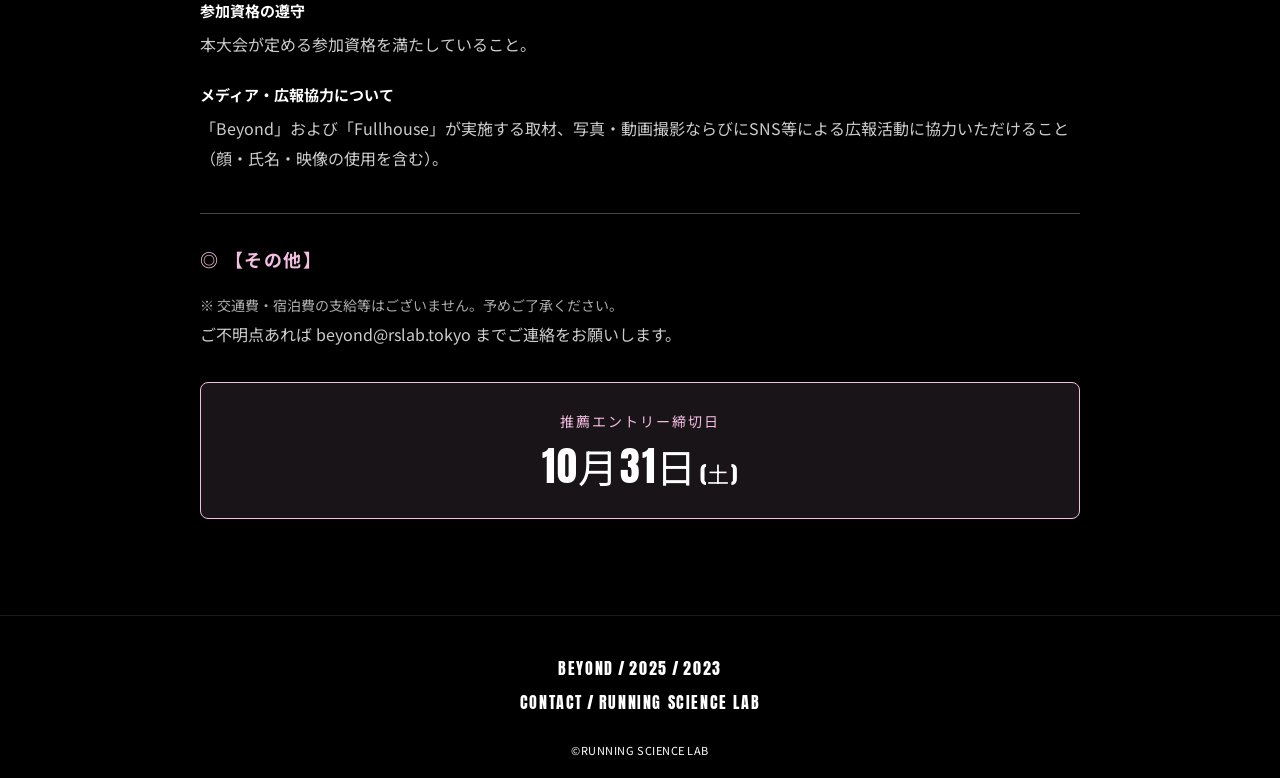
==== commit 1efafd04: "Update hero slides, sponsors, entry links, and mobile concept layout. Remove Sports Entry CTAs, add " ====
--- a/a1beyond-info.html
+++ b/a1beyond-info.html
@@ -17,7 +17,6 @@
   <a href="index.html" class="header__logo"><img src="images/beyond-logo.png" alt="BEYOND"></a>
   <nav class="header__nav">
     <a href="news.html">NEWS</a>
-    <a href="https://www.sportsentry.ne.jp/event/t/105905" target="_blank" rel="noopener">ENTRY</a>
     <a href="index.html#shop">SHOP</a>
     <a href="https://www.instagram.com/beyond_marathon/" class="header__icon" aria-label="Instagram" target="_blank" rel="noopener">
       <i class="fa-brands fa-instagram"></i>
--- a/style.css
+++ b/style.css
@@ -852,6 +852,12 @@
   margin-top: 28px;
   border-top: 1px dashed #666;
   padding-top: 24px;
+}
+
+.entry__left--ticket > .entry__period-label:first-child {
+  margin-top: 0;
+  border-top: none;
+  padding-top: 0;
 }
 
 .entry__period {
@@ -1489,26 +1495,18 @@
 }
 
 .sponsor__logo-frame--real {
-  background: #fff;
-  border: 1px solid #e5e5e5;
-  padding: 16px;
-}
-
-.sponsor__logos--gold .sponsor__logo-frame--real {
-  padding: 14px;
-}
-
-.sponsor__logos--silver .sponsor__logo-frame--real {
-  padding: 12px;
-}
-
-.sponsor__logos--bronze .sponsor__logo-frame--real {
-  padding: 10px;
+  display: flex;
+  align-items: center;
+  justify-content: center;
+  padding: 0;
+  background: none;
+  border: none;
 }
 
 .sponsor__logo-frame--real img {
   width: 100%;
   height: 100%;
+  display: block;
   object-fit: contain;
 }
 
@@ -1653,24 +1651,24 @@
     line-height: 1.85;
     text-align: left;
     text-wrap: pretty;
-    white-space: normal;
-    overflow-wrap: anywhere;
   }
   .concept__repeat br,
   .concept__br {
     display: none;
   }
   .concept__repeat p,
+  .concept__repeat-types,
   .concept__repeat-types p {
-    white-space: normal;
-    overflow-wrap: anywhere;
-  }
-  .concept__repeat p {
-    margin-bottom: 1em;
+    display: inline;
+    margin: 0;
+    padding: 0;
   }
   .concept__repeat-types {
-    margin: 1em 0;
-    padding: 0.8em 0;
+    margin: 0;
+    padding: 0;
+  }
+  .concept__repeat-close {
+    margin-top: 0;
   }
   .entry__top {
     grid-template-columns: 1fr;
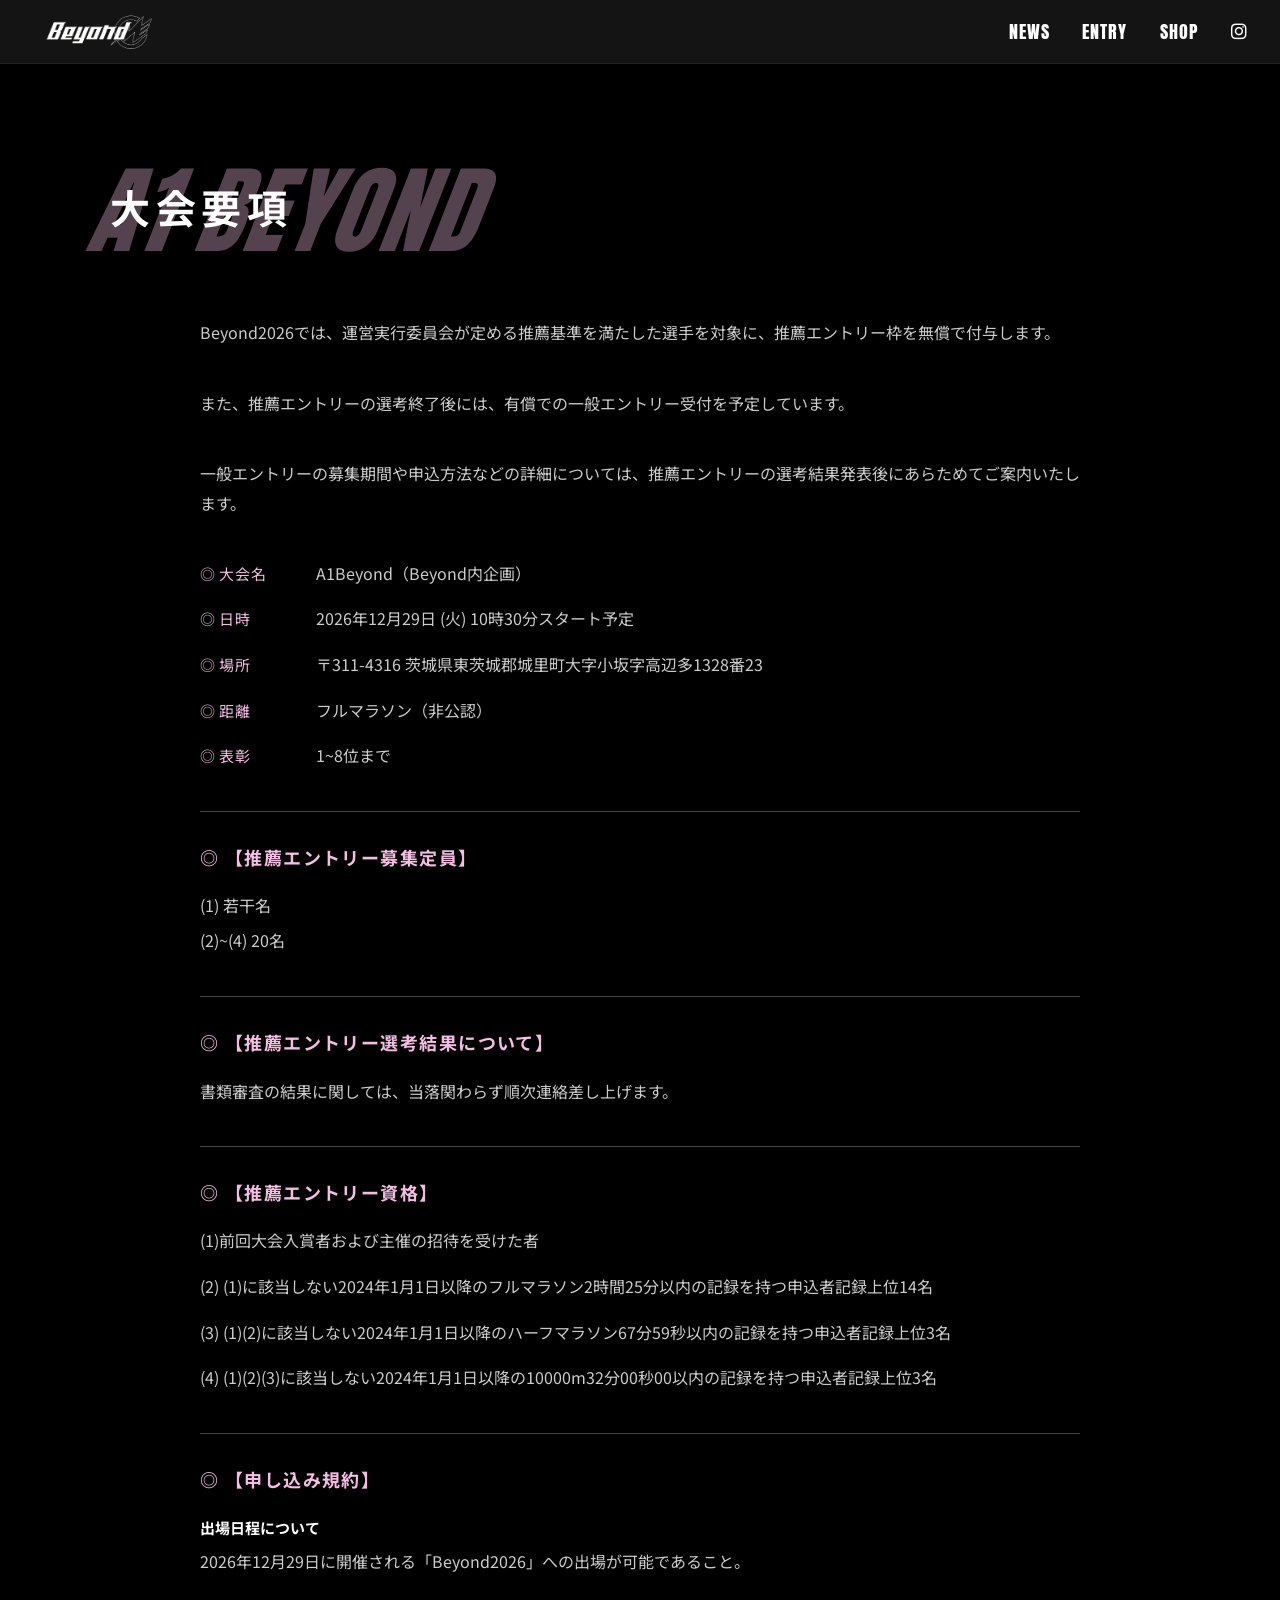
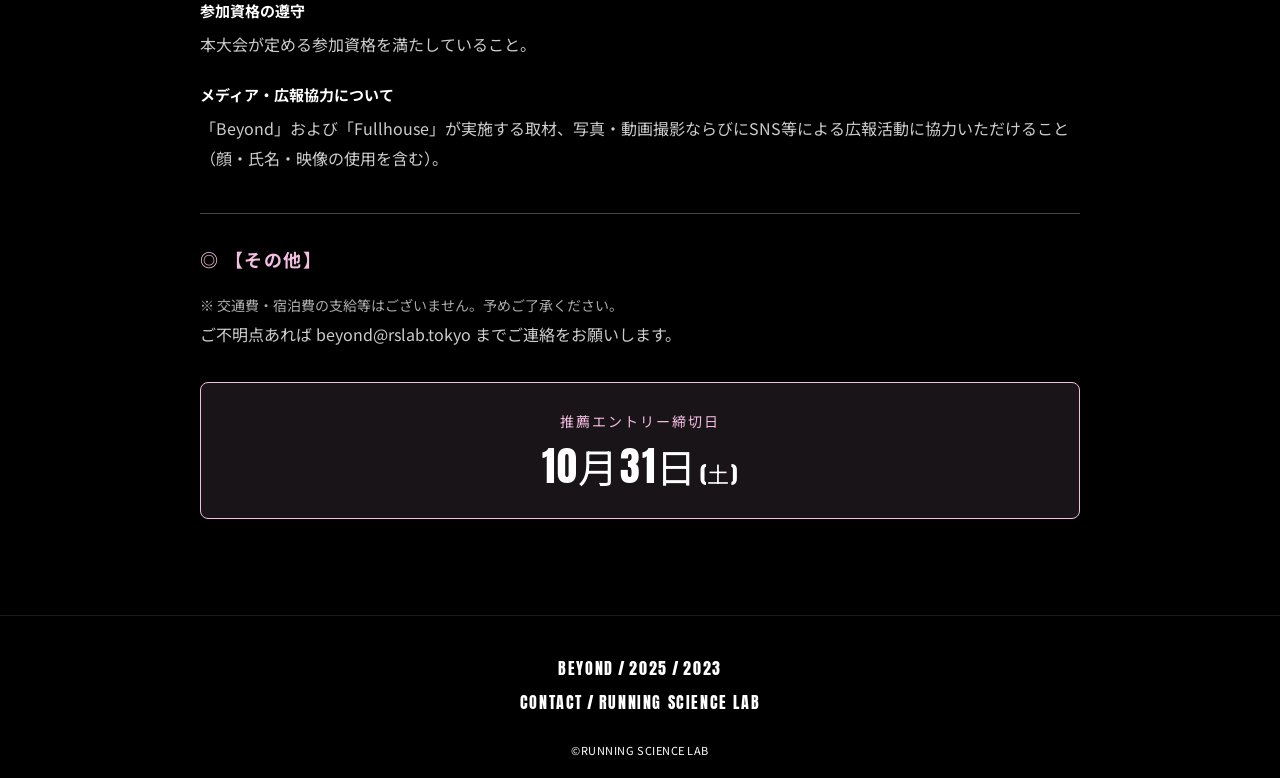
==== commit 2033b5c9: "ENTRY導線の追加とコンセプト見出しのモバイル表示を改善。 全ページにENTRYナビを追加し、エントリーCTAとボランティア注記を更新。狭い画面でもコンセプト見出しが1行に収まるよう調整。  Co-" ====
--- a/a1beyond-info.html
+++ b/a1beyond-info.html
@@ -17,6 +17,7 @@
   <a href="index.html" class="header__logo"><img src="images/beyond-logo.png" alt="BEYOND"></a>
   <nav class="header__nav">
     <a href="news.html">NEWS</a>
+    <a href="#">ENTRY</a>
     <a href="index.html#shop">SHOP</a>
     <a href="https://www.instagram.com/beyond_marathon/" class="header__icon" aria-label="Instagram" target="_blank" rel="noopener">
       <i class="fa-brands fa-instagram"></i>
--- a/style.css
+++ b/style.css
@@ -438,9 +438,10 @@
 
 .concept__heading {
   font-family: var(--display);
-  font-size: 40px;
+  font-size: clamp(13px, calc((100vw - 2 * var(--section-pad-x)) / 17.5), 40px);
   letter-spacing: 0.03em;
   margin-bottom: 40px;
+  white-space: nowrap;
 }
 
 .concept__repeat {
@@ -1639,7 +1640,6 @@
   .race-info__pace {
     overflow-wrap: anywhere;
   }
-  .concept__heading { font-size: 26px; }
   .feature__split:first-of-type .feature__col {
     flex: 1 1 100%;
   }
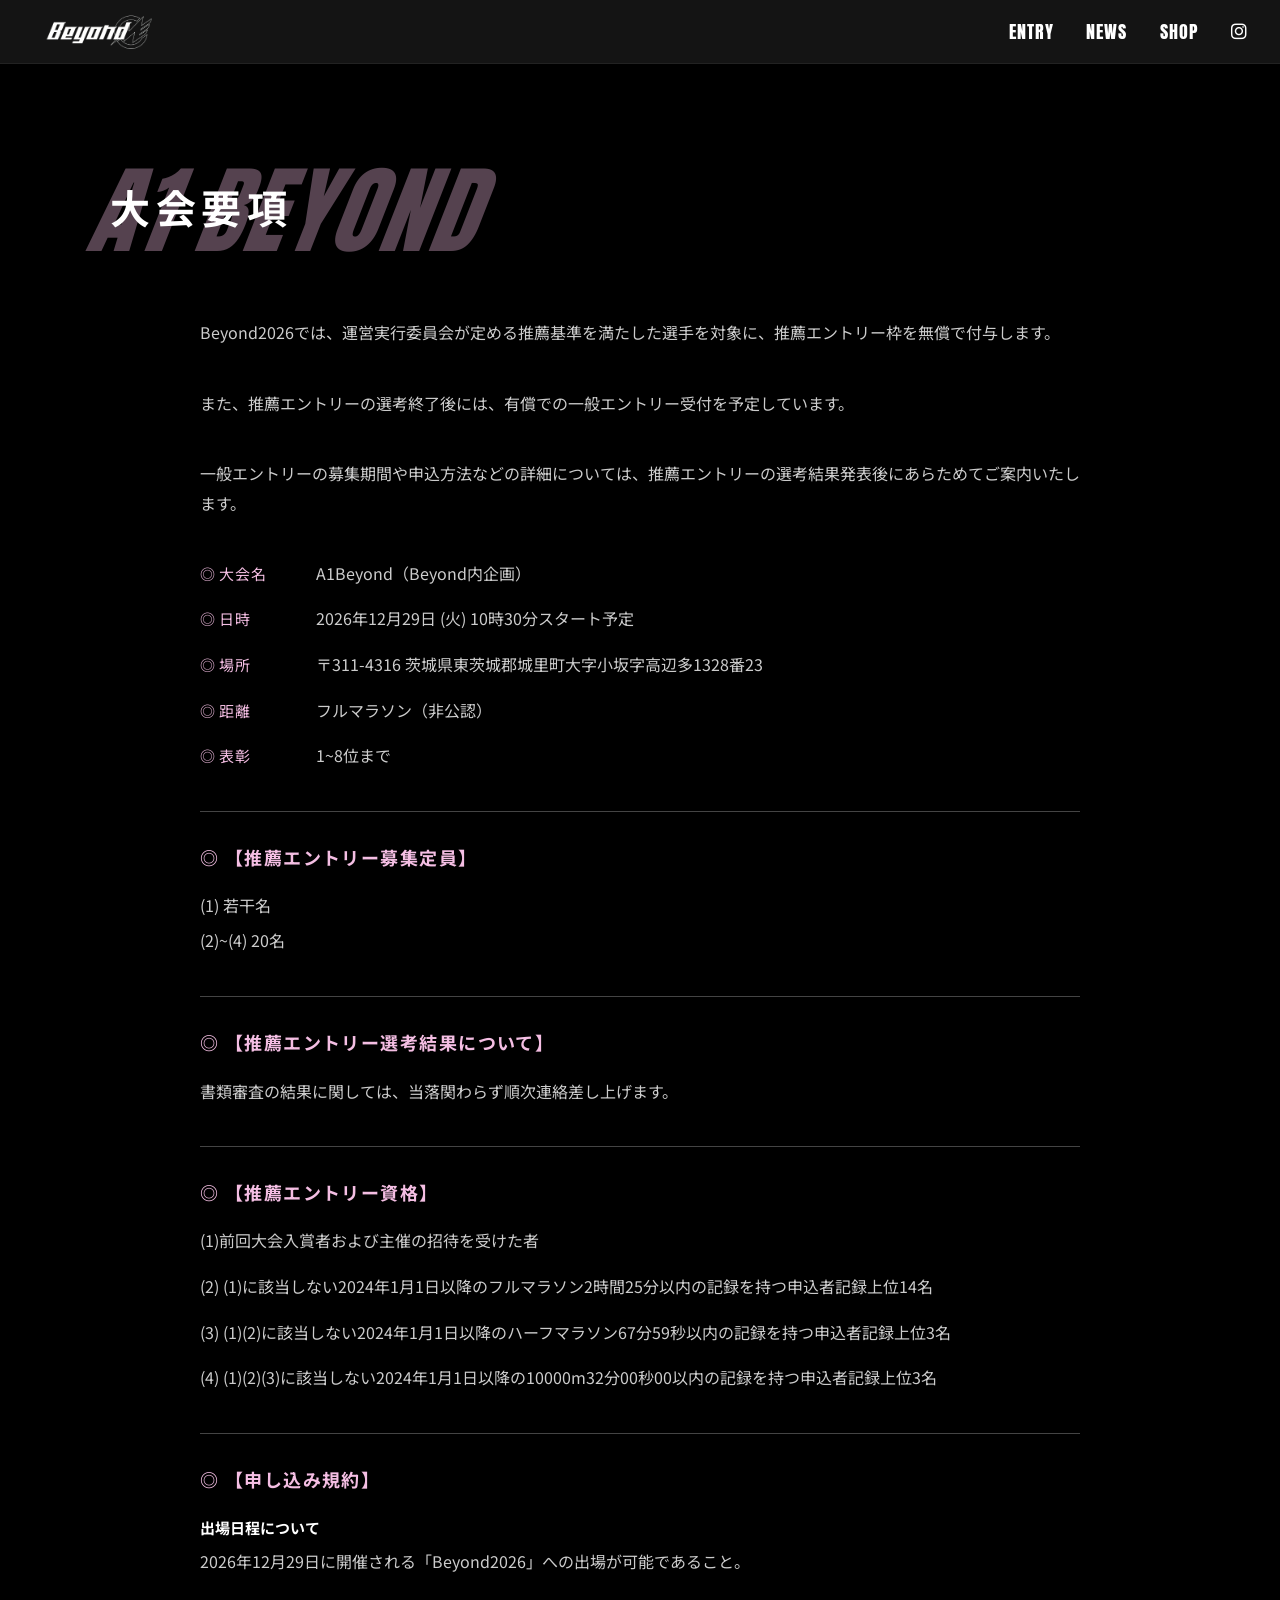
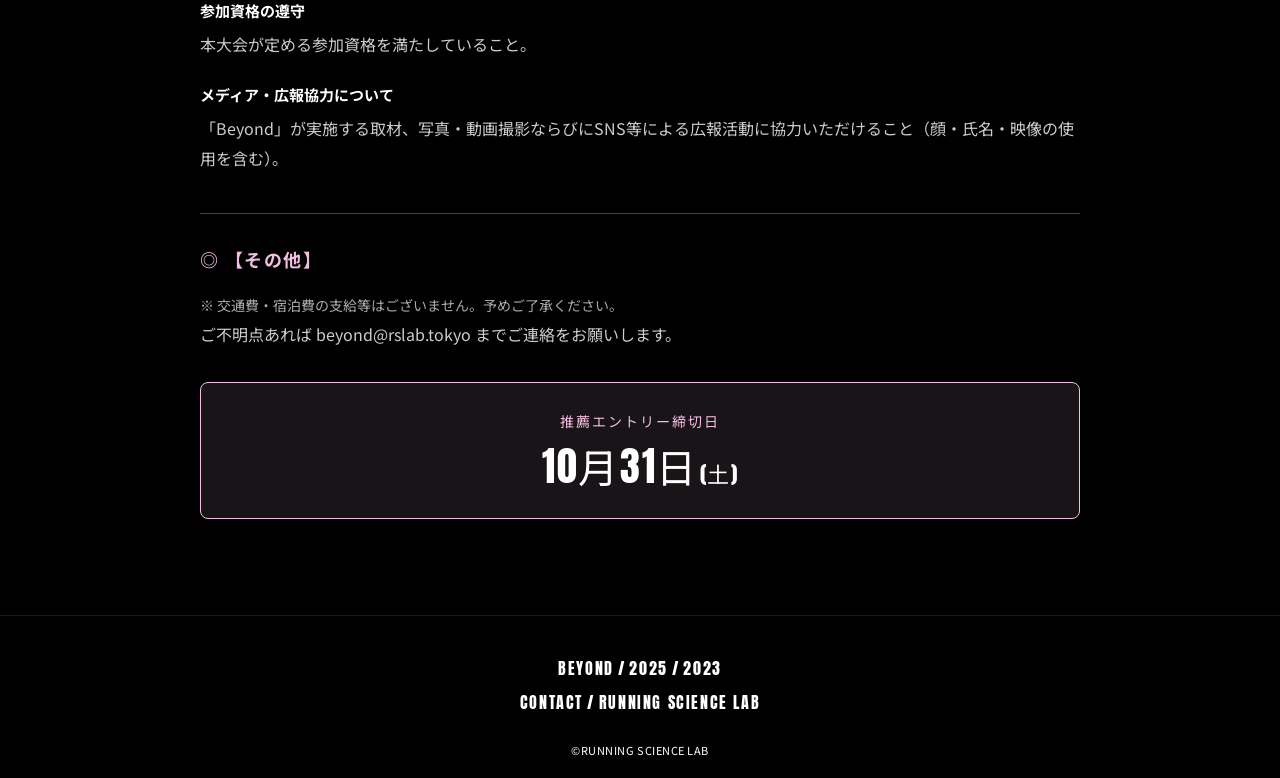
==== commit c44efad8: "WordPressテーマ追加とサイト更新（スポンサー・練習会・ナビ順）。 Co-authored-by: Cursor <cursoragent@cursor.com>" ====
--- a/a1beyond-info.html
+++ b/a1beyond-info.html
@@ -16,8 +16,8 @@
 <header class="header">
   <a href="index.html" class="header__logo"><img src="images/beyond-logo.png" alt="BEYOND"></a>
   <nav class="header__nav">
+    <a href="#">ENTRY</a>
     <a href="news.html">NEWS</a>
-    <a href="#">ENTRY</a>
     <a href="index.html#shop">SHOP</a>
     <a href="https://www.instagram.com/beyond_marathon/" class="header__icon" aria-label="Instagram" target="_blank" rel="noopener">
       <i class="fa-brands fa-instagram"></i>
@@ -90,7 +90,7 @@
       <h4 class="race-info__subheading">参加資格の遵守</h4>
       <p class="race-info__text">本大会が定める参加資格を満たしていること。</p>
       <h4 class="race-info__subheading">メディア・広報協力について</h4>
-      <p class="race-info__text">「Beyond」および「Fullhouse」が実施する取材、写真・動画撮影ならびにSNS等による広報活動に協力いただけること（顔・氏名・映像の使用を含む）。</p>
+      <p class="race-info__text">「Beyond」が実施する取材、写真・動画撮影ならびにSNS等による広報活動に協力いただけること（顔・氏名・映像の使用を含む）。</p>
     </section>
 
     <section class="race-info__block">
--- a/style.css
+++ b/style.css
@@ -27,22 +27,8 @@
   --gray-light2: #ebebeb;
   --gray-dark: #4b4746;
   --display: "Anton", "Noto Sans JP", sans-serif;
-  --font-dnp: "DNP Shuei Gothic Gin", "Noto Sans JP", sans-serif;
   --header-h: 64px;
   --hero-gap: clamp(16px, 2.5vw, 24px);
-}
-
-@font-face {
-  font-family: "DNP Shuei Gothic Gin";
-  src:
-    local("DNPShueiGoGinStd-B"),
-    local("DNP Shuei Gothic Gin Std B"),
-    local("DNP秀英角ゴシック銀 Std B"),
-    local("FOT-DNP Shuei Gothic Gin Std B"),
-    url("fonts/DNPShueiGoGinStd-B.woff2") format("woff2");
-  font-weight: 700;
-  font-style: normal;
-  font-display: swap;
 }
 
 /* Placeholder image frame */
@@ -105,7 +91,7 @@
   top: 50%;
   transform: translateY(-50%);
   z-index: 1;
-  font-family: var(--font-dnp);
+  font-family: "Noto Sans JP", sans-serif;
   font-size: clamp(24px, 3.8vw, 40px);
   font-weight: 700;
   letter-spacing: 0.14em;
@@ -421,6 +407,17 @@
   font-weight: 700;
 }
 
+.news-single__body {
+  max-width: 960px;
+  margin: 32px auto 0;
+  line-height: 1.9;
+  font-size: 16px;
+}
+
+.news-single__body p + p {
+  margin-top: 1em;
+}
+
 /* Concept */
 .concept {
   text-align: center;
@@ -837,6 +834,22 @@
   gap: 4px;
   white-space: normal;
   line-height: 1.3;
+}
+
+.entry__cta-title {
+  display: inline-flex;
+  align-items: center;
+  gap: 8px;
+}
+
+.entry__cta-icon {
+  display: inline-block;
+  width: 8px;
+  height: 8px;
+  border-top: 2px solid currentColor;
+  border-right: 2px solid currentColor;
+  transform: rotate(45deg);
+  flex-shrink: 0;
 }
 
 .entry__cta-soon {
@@ -1396,18 +1409,23 @@
 .a1beyond {
   position: relative;
   text-align: center;
-  overflow-x: visible;
+  overflow: hidden;
 }
 
 .a1beyond::before {
   content: "";
   position: absolute;
-  top: 0;
-  left: 50%;
-  transform: translateX(-50%);
-  height: 100%;
-  aspect-ratio: 1024 / 576;
-  background: url("images/a1beyond-bg.png") center / 100% 100% no-repeat;
+  inset: 0;
+  background: url("images/a1beyond-bg-photo.png") center / cover no-repeat;
+  pointer-events: none;
+  z-index: 0;
+}
+
+.a1beyond::after {
+  content: "";
+  position: absolute;
+  inset: 0;
+  background: rgba(0, 0, 0, 0.45);
   pointer-events: none;
   z-index: 0;
 }
@@ -1649,7 +1667,8 @@
     min-width: 0;
     font-size: 14px;
     line-height: 1.85;
-    text-align: left;
+    text-align: justify;
+    text-justify: inter-character;
     text-wrap: pretty;
   }
   .concept__repeat br,
